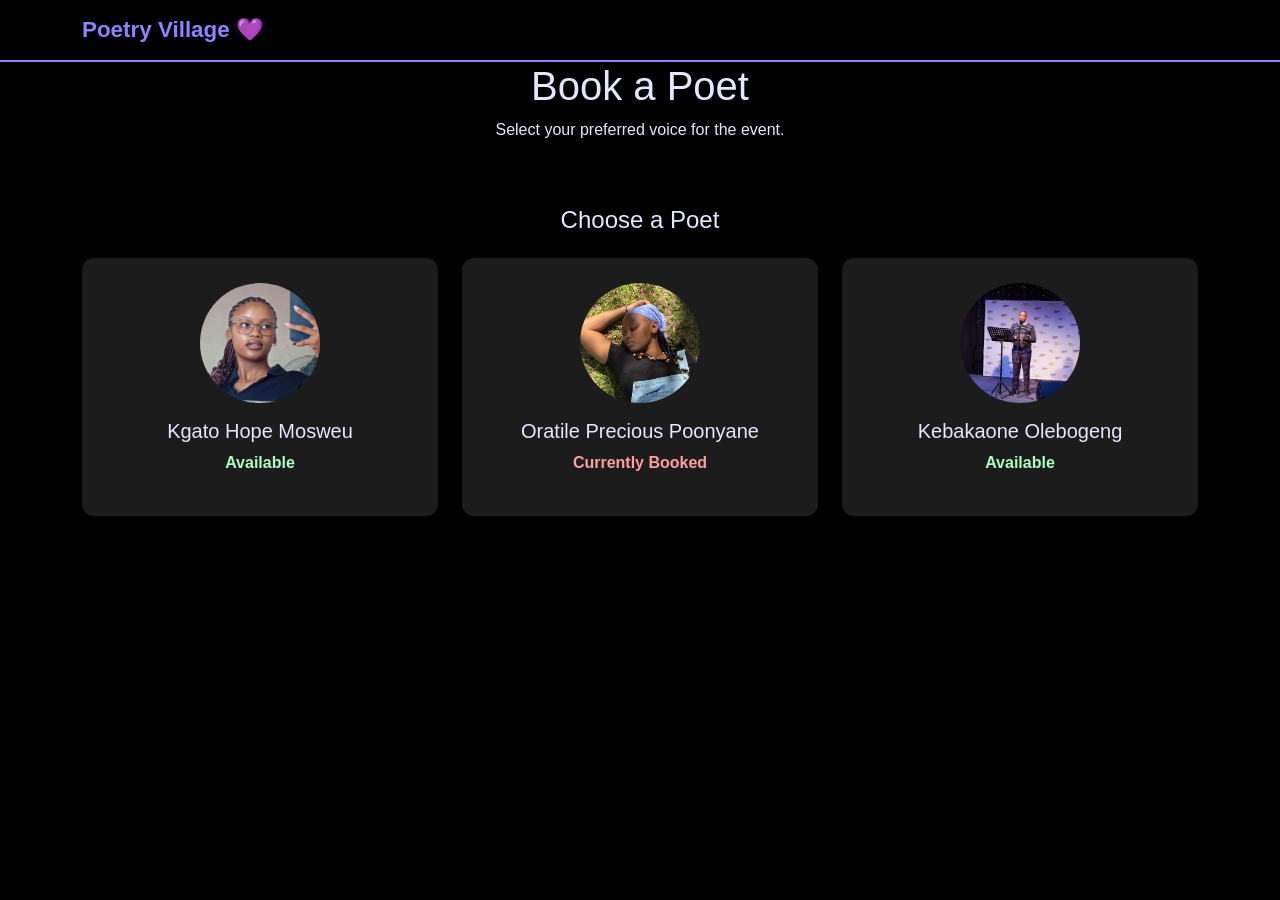
==== booking.html @ bf5bedf8 "Initial commit - Poetry Village website" ====
<!DOCTYPE html>
<html lang="en">
<head>
    <meta charset="UTF-8">
    <title>Book a Poet - Poetry Village</title>
    <meta name="viewport" content="width=device-width, initial-scale=1">
 
    <link href="https://cdn.jsdelivr.net/npm/bootstrap@5.3.2/dist/css/bootstrap.min.css" rel="stylesheet">
    <link rel="stylesheet" href="style.css">
</head>
<body>
 
<nav class="navbar navbar-dark">
    <div class="container">
        <a class="navbar-brand" href="index.html">Poetry Village 💜</a>
    </div>
</nav>
 
<section class="page-header text-center">
    <div class="container">
        <h1>Book a Poet</h1>
        <p>Select your preferred voice for the event.</p>
    </div>
</section>
 
<section class="container py-5">
 
    <!-- STEP 1: Select Poet -->
    <h4 class="mb-4 text-center">Choose a Poet</h4>
 
    <div class="row g-4 mb-5">
 
        <div class="col-md-4">
            <div class="poet-select" onclick="selectPoet('Kgato Hope Mosweu')">
                <img src="Images/WhatsApp Image 2026-02-25 at 11.17.43.jpeg" class="img-fluid rounded-circle mb-3">
                <h5>Kgato Hope Mosweu</h5>
                <p class="status available">Available</p>
            </div>
        </div>
 
        <div class="col-md-4">
            <div class="poet-select" onclick="selectPoet('Oratile Precious Poonyane')">
                <img src="Images/WhatsApp Image 2026-02-25 at 11.18.25.jpeg" class="img-fluid rounded-circle mb-3">
                <h5>Oratile Precious Poonyane</h5>
                <p class="status busy">Currently Booked</p>
            </div>
        </div>
 
        <div class="col-md-4">
            <div class="poet-select" onclick="selectPoet('Kebakaone Olebogeng')">
                <img src="Images/WhatsApp Image 2026-02-25 at 12.01.34.jpeg" class="img-fluid rounded-circle mb-3">
                <h5>Kebakaone Olebogeng</h5>
                <p class="status available">Available</p>
            </div>
        </div>
 
    </div>
 
    <!-- STEP 2: Booking Form -->
    <div id="bookingForm" style="display:none;">
 
        <h4 class="mb-3 text-center">Event Details</h4>
 
        <form class="custom-form">
 
            <input type="text" id="selectedPoet"
            class="form-control mb-3"
            readonly>
 
            <input type="text"
            class="form-control mb-3"
            placeholder="Event Name" required>
 
            <input type="date"
            class="form-control mb-3" required>
 
            <input type="text"
            class="form-control mb-3"
            placeholder="Location" required>
 
            <textarea class="form-control mb-3"
            rows="4"
            placeholder="Event Description"></textarea>
 
            <button class="btn btn-main w-100">
                Submit Booking Request
            </button>
 
        </form>
    </div>
 
</section>
 
<script>
function selectPoet(name) {
    document.getElementById("bookingForm").style.display = "block";
    document.getElementById("selectedPoet").value = "Booking: " + name;
    window.scrollTo({ top: document.getElementById("bookingForm").offsetTop - 100, behavior: 'smooth' });
}
</script>
 
</body>
</html>
---- style.css ----
body {
    background-color: #000000;
    color: #e6e6ff;
    font-family: Arial, sans-serif;
    margin: 0;
}

/* Navbar */
.navbar {
    background-color: #000000;
    border-bottom: 2px solid #8e82fe;
}

.navbar-brand {
    font-weight: bold;
    font-size: 1.4rem;
    color: #8e82fe !important;
}

.nav-link {
    color: #ffffff !important;
    margin-left: 15px;
}

.nav-link:hover {
    color: #8e82fe !important;
}

/* Hero Section */
.hero-section {
    padding: 100px 0;
}

.hero-title {
    font-size: 2.8rem;
    font-weight: bold;
    color: #8e82fe;
}

.hero-text {
    font-size: 1.1rem;
    margin-top: 15px;
}

.hero-box {
    background-color: #111111;
    border: 2px solid #8e82fe;
    padding: 40px;
    border-radius: 10px;
    text-align: center;
}

/* Feature Strip */
.feature-strip {
    padding: 60px 0;
    background-color: #0d0d0d;
}

.feature-strip h4 {
    color: #8e82fe;
}

/* CTA Section */
.cta-section {
    padding: 80px 0;
    background-color: #8e82fe;
    color: #000000;
}

.cta-section h2 {
    font-weight: bold;
}

/* Buttons */
.btn-main {
    background-color: #8e82fe;
    color: #000;
    border: none;
    padding: 10px 20px;
}

.btn-main:hover {
    background-color: #b4adff;
    color: #000;
}

/* Footer */
footer {
    background-color: #000000;
    text-align: center;
    padding: 20px;
    border-top: 2px solid #8e82fe;
}

.poet-section {
    padding: 30px;
    border-bottom: 1px solid #444;
}

.poet-img {
    width: 200px;
    height: 200px;
    object-fit: cover;
    border: 4px solid #9d8df1; /* periwinkle border */
}

.poet-name {
    color: #9d8df1;
    font-weight: 600;
}

.booking-status {
    font-weight: 600;
    font-size: 14px;
}

.available {
    color: #a8ffbf;
}

.busy {
    color: #ff9e9e;
}

.post-box {
    background-color: #1c1c1c;
    padding: 20px;
    border-radius: 10px;
}
 
.chat-post {
    background-color: #1c1c1c;
    padding: 18px;
    border-radius: 10px;
    margin-bottom: 15px;
    border-left: 4px solid #9d8df1;
}
 
.post-header {
    display: flex;
    justify-content: space-between;
    font-size: 14px;
    margin-bottom: 8px;
}
 
.time {
    color: #aaa;
    font-size: 12px;
}
 
.poet-select {
    background-color: #1c1c1c;
    padding: 25px;
    border-radius: 12px;
    text-align: center;
    cursor: pointer;
    transition: 0.3s;
}
 
.poet-select:hover {
    transform: translateY(-5px);
    border: 1px solid #9d8df1;
}
 
.poet-select img {
    width: 120px;
    height: 120px;
    object-fit: cover;
}
 
.status {
    font-weight: 600;
}
 
.available {
    color: #a8ffbf;
}
 
.busy {
    color: #ff9e9e;
}
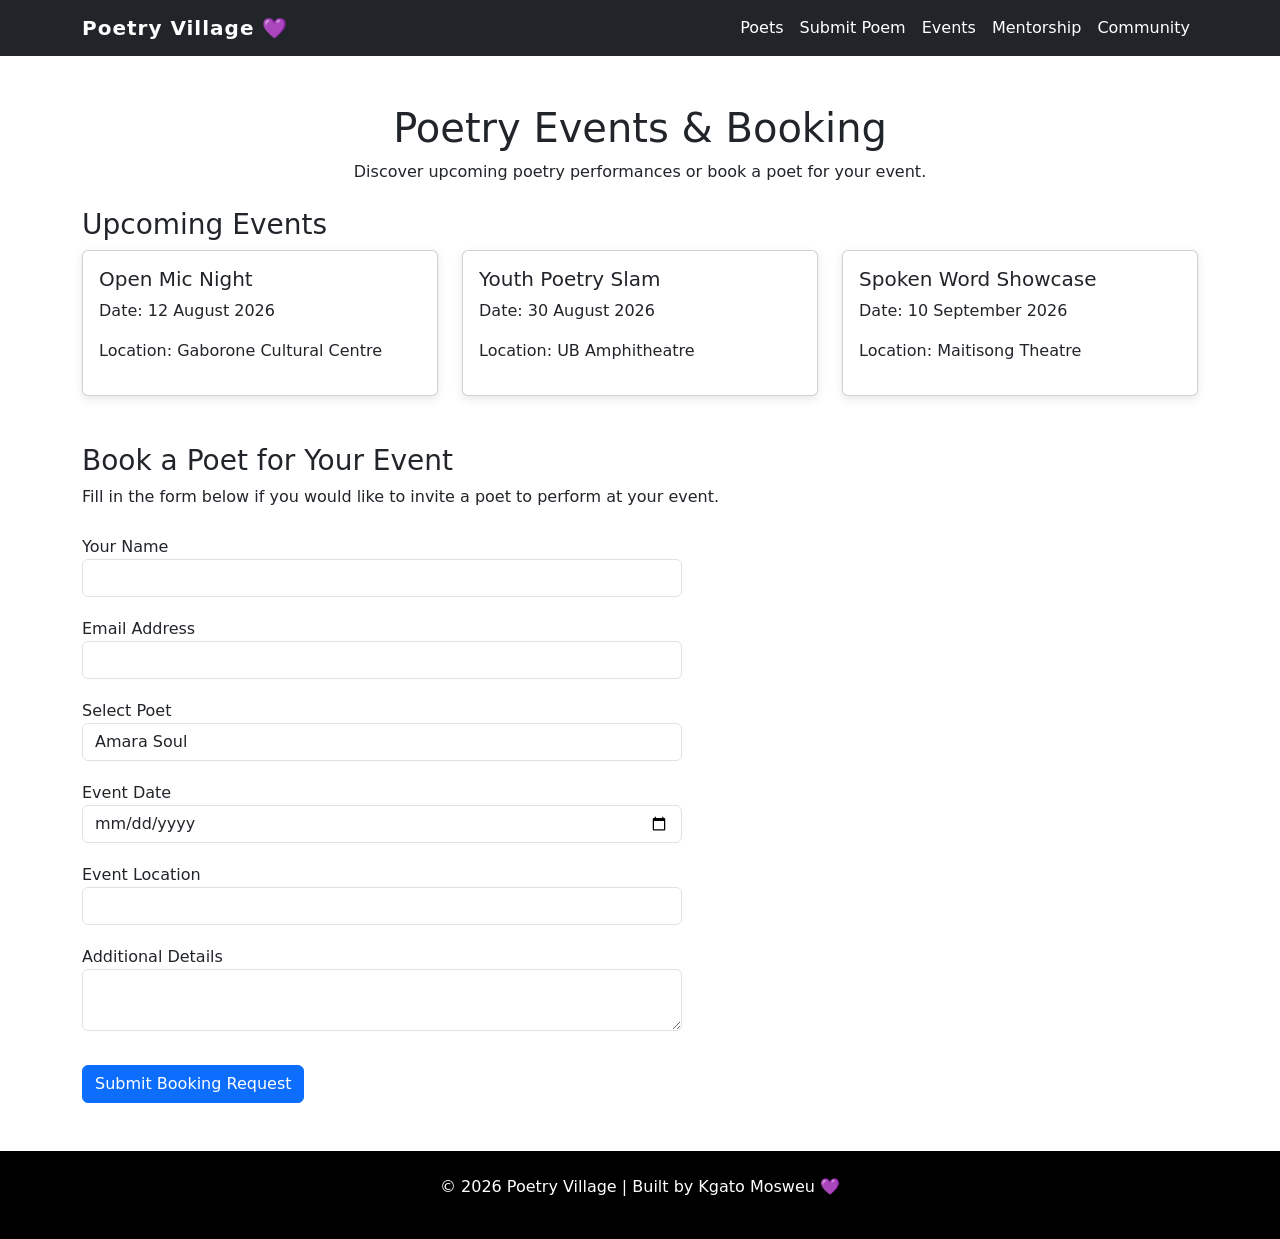
==== commit be645482: "Improved website layout and added a join section" ====
--- a/booking.html
+++ b/booking.html
@@ -1,103 +1,197 @@
 <!DOCTYPE html>
 <html lang="en">
+
 <head>
-    <meta charset="UTF-8">
-    <title>Book a Poet - Poetry Village</title>
-    <meta name="viewport" content="width=device-width, initial-scale=1">
- 
-    <link href="https://cdn.jsdelivr.net/npm/bootstrap@5.3.2/dist/css/bootstrap.min.css" rel="stylesheet">
-    <link rel="stylesheet" href="style.css">
+
+<meta charset="UTF-8">
+<meta name="viewport" content="width=device-width, initial-scale=1.0">
+
+<title>Events & Booking | Poetry Village</title>
+
+<link rel="stylesheet" href="style.css">
+
+<link href="https://cdn.jsdelivr.net/npm/bootstrap@5.3.2/dist/css/bootstrap.min.css" rel="stylesheet">
+
 </head>
+
 <body>
- 
-<nav class="navbar navbar-dark">
-    <div class="container">
-        <a class="navbar-brand" href="index.html">Poetry Village 💜</a>
-    </div>
+
+<!-- Navigation -->
+<nav class="navbar navbar-expand-lg navbar-dark bg-dark">
+
+<div class="container">
+
+<a class="navbar-brand" href="index.html">Poetry Village 💜</a>
+
+<button class="navbar-toggler" data-bs-toggle="collapse" data-bs-target="#menu">
+<span class="navbar-toggler-icon"></span>
+</button>
+
+<div class="collapse navbar-collapse" id="menu">
+
+<ul class="navbar-nav ms-auto">
+
+<li class="nav-item">
+<a class="nav-link" href="profiles.html">Poets</a>
+</li>
+
+<li class="nav-item">
+<a class="nav-link" href="upload.html">Submit Poem</a>
+</li>
+
+<li class="nav-item">
+<a class="nav-link active" href="booking.html">Events</a>
+</li>
+
+<li class="nav-item">
+<a class="nav-link" href="mentor.html">Mentorship</a>
+</li>
+
+<li class="nav-item">
+<a class="nav-link" href="community.html">Community</a>
+</li>
+
+</ul>
+
+</div>
+</div>
 </nav>
- 
-<section class="page-header text-center">
-    <div class="container">
-        <h1>Book a Poet</h1>
-        <p>Select your preferred voice for the event.</p>
-    </div>
-</section>
- 
-<section class="container py-5">
- 
-    <!-- STEP 1: Select Poet -->
-    <h4 class="mb-4 text-center">Choose a Poet</h4>
- 
-    <div class="row g-4 mb-5">
- 
-        <div class="col-md-4">
-            <div class="poet-select" onclick="selectPoet('Kgato Hope Mosweu')">
-                <img src="Images/WhatsApp Image 2026-02-25 at 11.17.43.jpeg" class="img-fluid rounded-circle mb-3">
-                <h5>Kgato Hope Mosweu</h5>
-                <p class="status available">Available</p>
-            </div>
-        </div>
- 
-        <div class="col-md-4">
-            <div class="poet-select" onclick="selectPoet('Oratile Precious Poonyane')">
-                <img src="Images/WhatsApp Image 2026-02-25 at 11.18.25.jpeg" class="img-fluid rounded-circle mb-3">
-                <h5>Oratile Precious Poonyane</h5>
-                <p class="status busy">Currently Booked</p>
-            </div>
-        </div>
- 
-        <div class="col-md-4">
-            <div class="poet-select" onclick="selectPoet('Kebakaone Olebogeng')">
-                <img src="Images/WhatsApp Image 2026-02-25 at 12.01.34.jpeg" class="img-fluid rounded-circle mb-3">
-                <h5>Kebakaone Olebogeng</h5>
-                <p class="status available">Available</p>
-            </div>
-        </div>
- 
-    </div>
- 
-    <!-- STEP 2: Booking Form -->
-    <div id="bookingForm" style="display:none;">
- 
-        <h4 class="mb-3 text-center">Event Details</h4>
- 
-        <form class="custom-form">
- 
-            <input type="text" id="selectedPoet"
-            class="form-control mb-3"
-            readonly>
- 
-            <input type="text"
-            class="form-control mb-3"
-            placeholder="Event Name" required>
- 
-            <input type="date"
-            class="form-control mb-3" required>
- 
-            <input type="text"
-            class="form-control mb-3"
-            placeholder="Location" required>
- 
-            <textarea class="form-control mb-3"
-            rows="4"
-            placeholder="Event Description"></textarea>
- 
-            <button class="btn btn-main w-100">
-                Submit Booking Request
-            </button>
- 
-        </form>
-    </div>
- 
-</section>
- 
-<script>
-function selectPoet(name) {
-    document.getElementById("bookingForm").style.display = "block";
-    document.getElementById("selectedPoet").value = "Booking: " + name;
-    window.scrollTo({ top: document.getElementById("bookingForm").offsetTop - 100, behavior: 'smooth' });
-}
-</script>
- 
+
+
+<!-- Page Header -->
+<div class="container mt-5 text-center">
+
+<h1>Poetry Events & Booking</h1>
+
+<p>
+Discover upcoming poetry performances or book a poet for your event.
+</p>
+
+</div>
+
+
+<!-- Upcoming Events -->
+<div class="container mt-4">
+
+<h3>Upcoming Events</h3>
+
+<div class="row">
+
+<div class="col-md-4">
+
+<div class="card">
+
+<div class="card-body">
+
+<h5>Open Mic Night</h5>
+
+<p>Date: 12 August 2026</p>
+
+<p>Location: Gaborone Cultural Centre</p>
+
+</div>
+
+</div>
+
+</div>
+
+
+<div class="col-md-4">
+
+<div class="card">
+
+<div class="card-body">
+
+<h5>Youth Poetry Slam</h5>
+
+<p>Date: 30 August 2026</p>
+
+<p>Location: UB Amphitheatre</p>
+
+</div>
+
+</div>
+
+</div>
+
+
+<div class="col-md-4">
+
+<div class="card">
+
+<div class="card-body">
+
+<h5>Spoken Word Showcase</h5>
+
+<p>Date: 10 September 2026</p>
+
+<p>Location: Maitisong Theatre</p>
+
+</div>
+
+</div>
+
+</div>
+
+</div>
+
+</div>
+
+
+<!-- Booking Form -->
+<div class="container mt-5">
+
+<h3>Book a Poet for Your Event</h3>
+
+<p>
+Fill in the form below if you would like to invite a poet to perform at your event.
+</p>
+
+<form>
+
+<label>Your Name</label>
+<input type="text" class="form-control" required>
+
+<label>Email Address</label>
+<input type="email" class="form-control" required>
+
+<label>Select Poet</label>
+
+<select class="form-control">
+
+<option>Amara Soul</option>
+<option>Neo Rivers</option>
+<option>Luna Verse</option>
+
+</select>
+
+<label>Event Date</label>
+<input type="date" class="form-control">
+
+<label>Event Location</label>
+<input type="text" class="form-control">
+
+<label>Additional Details</label>
+<textarea class="form-control"></textarea>
+
+<br>
+
+<button class="btn btn-primary">Submit Booking Request</button>
+
+</form>
+
+</div>
+
+
+<!-- Footer -->
+<footer class="text-center mt-5 p-4">
+
+<p>© 2026 Poetry Village | Built by Kgato Mosweu 💜</p>
+
+</footer>
+
+
+<script src="https://cdn.jsdelivr.net/npm/bootstrap@5.3.2/dist/js/bootstrap.bundle.min.js"></script>
+
 </body>
 </html>
--- a/style.css
+++ b/style.css
@@ -1,181 +1,131 @@
-body {
-    background-color: #000000;
-    color: #e6e6ff;
-    font-family: Arial, sans-serif;
-    margin: 0;
+body{
+    font-family: Arial, Helvetica, sans-serif;
+    background-color: #f4f3ff;   /* soft periwinkle background */
+    margin:0;
+    color:#222;
 }
 
-/* Navbar */
-.navbar {
-    background-color: #000000;
-    border-bottom: 2px solid #8e82fe;
+
+
+/* NAVIGATION BAR */
+
+.navbar{
+    background-color:#000;
 }
 
-.navbar-brand {
-    font-weight: bold;
-    font-size: 1.4rem;
-    color: #8e82fe !important;
+.navbar-brand{
+    font-weight:bold;
+    letter-spacing:1px;
 }
 
-.nav-link {
-    color: #ffffff !important;
-    margin-left: 15px;
+.nav-link{
+    color:white !important;
 }
 
-.nav-link:hover {
-    color: #8e82fe !important;
+.nav-link:hover{
+    color:#c8c6ff !important;
 }
 
-/* Hero Section */
-.hero-section {
-    padding: 100px 0;
+
+
+/* HERO SECTION */
+
+.hero{
+    background:linear-gradient(135deg,#6f6cff,#9fa0ff);
+    color:white;
+    padding:100px 20px;
 }
 
-.hero-title {
-    font-size: 2.8rem;
-    font-weight: bold;
-    color: #8e82fe;
+.hero h1{
+    font-size:48px;
+    font-weight:bold;
 }
 
-.hero-text {
-    font-size: 1.1rem;
-    margin-top: 15px;
+.hero p{
+    font-size:18px;
 }
 
-.hero-box {
-    background-color: #111111;
-    border: 2px solid #8e82fe;
-    padding: 40px;
-    border-radius: 10px;
-    text-align: center;
+
+
+/* FEATURE SECTIONS */
+
+section{
+    padding:20px;
 }
 
-/* Feature Strip */
-.feature-strip {
-    padding: 60px 0;
-    background-color: #0d0d0d;
+h2{
+    margin-bottom:20px;
 }
 
-.feature-strip h4 {
-    color: #8e82fe;
+
+
+/* CARDS (events / poets) */
+
+.card{
+    border:none;
+    box-shadow:0px 3px 10px rgba(0,0,0,0.1);
 }
 
-/* CTA Section */
-.cta-section {
-    padding: 80px 0;
-    background-color: #8e82fe;
-    color: #000000;
+.card:hover{
+    transform:translateY(-4px);
+    transition:0.3s;
 }
 
-.cta-section h2 {
-    font-weight: bold;
+
+
+/* BUTTONS */
+
+.btn-primary{
+    background-color:#6f6cff;
+    border:none;
 }
 
-/* Buttons */
-.btn-main {
-    background-color: #8e82fe;
-    color: #000;
-    border: none;
-    padding: 10px 20px;
+.btn-primary:hover{
+    background-color:#5755e8;
 }
 
-.btn-main:hover {
-    background-color: #b4adff;
-    color: #000;
+.btn-outline-dark{
+    border-color:#6f6cff;
+    color:#6f6cff;
 }
 
-/* Footer */
-footer {
-    background-color: #000000;
-    text-align: center;
-    padding: 20px;
-    border-top: 2px solid #8e82fe;
+.btn-outline-dark:hover{
+    background-color:#6f6cff;
+    color:white;
 }
 
-.poet-section {
-    padding: 30px;
-    border-bottom: 1px solid #444;
+
+
+/* JOIN SECTION */
+
+.join-section{
+    background:#6f6cff;
+    color:white;
+    padding:60px 20px;
 }
 
-.poet-img {
-    width: 200px;
-    height: 200px;
-    object-fit: cover;
-    border: 4px solid #9d8df1; /* periwinkle border */
+
+
+/* FORMS */
+
+form{
+    max-width:600px;
 }
 
-.poet-name {
-    color: #9d8df1;
-    font-weight: 600;
+form label{
+    margin-top:10px;
 }
 
-.booking-status {
-    font-weight: 600;
-    font-size: 14px;
+form input, form select, form textarea{
+    margin-bottom:10px;
 }
 
-.available {
-    color: #a8ffbf;
-}
 
-.busy {
-    color: #ff9e9e;
-}
 
-.post-box {
-    background-color: #1c1c1c;
-    padding: 20px;
-    border-radius: 10px;
-}
- 
-.chat-post {
-    background-color: #1c1c1c;
-    padding: 18px;
-    border-radius: 10px;
-    margin-bottom: 15px;
-    border-left: 4px solid #9d8df1;
-}
- 
-.post-header {
-    display: flex;
-    justify-content: space-between;
-    font-size: 14px;
-    margin-bottom: 8px;
-}
- 
-.time {
-    color: #aaa;
-    font-size: 12px;
-}
- 
-.poet-select {
-    background-color: #1c1c1c;
-    padding: 25px;
-    border-radius: 12px;
-    text-align: center;
-    cursor: pointer;
-    transition: 0.3s;
-}
- 
-.poet-select:hover {
-    transform: translateY(-5px);
-    border: 1px solid #9d8df1;
-}
- 
-.poet-select img {
-    width: 120px;
-    height: 120px;
-    object-fit: cover;
-}
- 
-.status {
-    font-weight: 600;
-}
- 
-.available {
-    color: #a8ffbf;
-}
- 
-.busy {
-    color: #ff9e9e;
+/* FOOTER */
+
+footer{
+    background:#000;
+    color:white;
+    padding:20px;
 }
